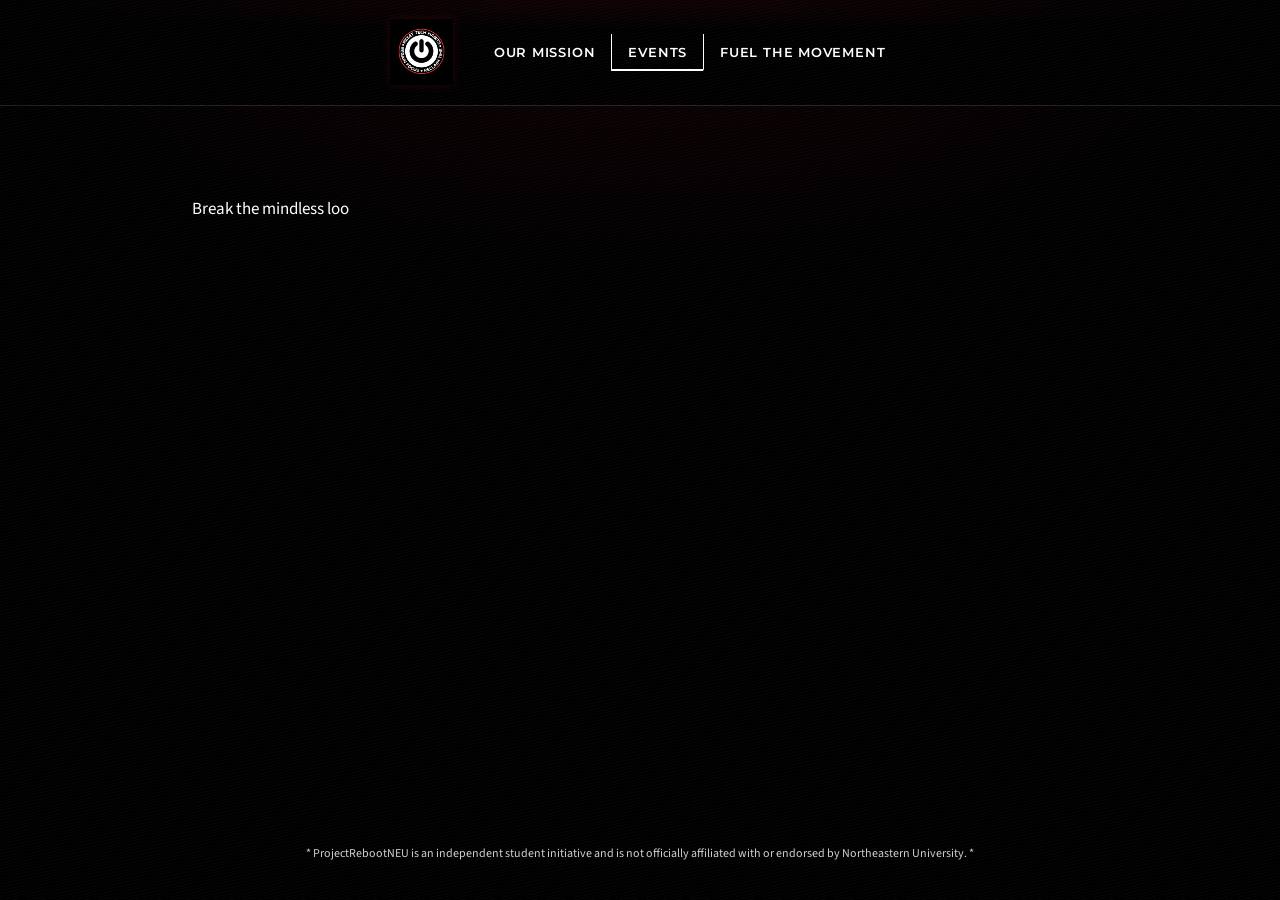
==== events.html @ c497f353 "Build multi-page reboot experience with typed storytelling. Split the site into mission, events, and" ====
<!DOCTYPE html>
<html lang="en">
  <head>
    <meta charset="utf-8" />
    <meta name="viewport" content="width=device-width, initial-scale=1" />
    <title>Events — ProjectRebootNEU</title>
    <meta
      name="description"
      content="ProjectRebootNEU — in-person events with no feeds, no notifications."
    />
    <link rel="preconnect" href="https://fonts.googleapis.com" />
    <link rel="preconnect" href="https://fonts.gstatic.com" crossorigin />
    <link
      href="https://fonts.googleapis.com/css2?family=Montserrat:wght@600;700&family=Source+Sans+3:ital,wght@0,400;0,600;0,700;1,400&display=swap"
      rel="stylesheet"
    />
    <link rel="stylesheet" href="styles.css" />
  </head>
  <body>
    <a class="skip-link" href="#content">Skip to content</a>

    <nav class="site-nav" aria-label="Site sections">
      <div class="site-nav-inner wrap">
        <div class="site-nav-logo" aria-hidden="true">
          <img src="logo.png" width="120" height="120" decoding="async" alt="" />
        </div>
        <a class="site-nav-link" href="the-mission.html">Our Mission</a>
        <a class="site-nav-link" href="events.html" aria-current="page">Events</a>
        <a class="site-nav-link" href="fuel-the-movement.html">Fuel the Movement</a>
      </div>
    </nav>

    <main id="content" class="subpage-main events-page-main wrap">
      <p class="events-intro mission-tone">
        Break the mindless loop. Make real connection.
      </p>
      <h2 class="event-title">
        <a
          href="https://docs.google.com/forms/d/e/1FAIpQLSdcpg05tMID0-cQ5RAubQHf190PSKb0CsXMEzDgK-Iiuh-JRQ/viewform?usp=publish-editor"
          target="_blank"
          rel="noopener noreferrer"
          >Blind Dating</a
        >
      </h2>
      <p class="event-brief mission-tone">
        Get matched with someone based on your personality and interests.<br />
        Go through &quot;36 questions to fall in love&quot; with them.<br />
        Applications open until <strong>4/8/26</strong>.
      </p>

      <section
        class="join-block join-block--on-events join-await-reveal"
        id="signup"
        aria-labelledby="interest-heading"
      >
        <div class="join-header-row">
          <h2 id="interest-heading" class="join-title">Stay Informed</h2>
        </div>
        <!-- Hook up Formspree, Netlify Forms, or your backend: set action + method -->
        <form
          id="interest-form"
          class="join-form"
          action="#"
          method="post"
          novalidate
        >
          <div class="join-email-row">
            <label class="visually-hidden" for="email-events">Email address</label>
            <input
              type="email"
              id="email-events"
              name="email"
              class="join-input"
              autocomplete="email"
              inputmode="email"
              placeholder="Email"
              required
            />
            <a
              class="join-instagram"
              href="https://www.instagram.com/projectrebootneu/"
              target="_blank"
              rel="noopener noreferrer"
              aria-label="ProjectRebootNEU on Instagram"
            >
              <svg
                class="join-instagram-icon"
                xmlns="http://www.w3.org/2000/svg"
                viewBox="0 0 24 24"
                aria-hidden="true"
                focusable="false"
              >
                <path
                  fill="currentColor"
                  d="M12 2.163c3.204 0 3.584.012 4.85.07 3.252.148 4.771 1.691 4.919 4.919.058 1.265.069 1.645.069 4.849 0 3.205-.012 3.584-.069 4.849-.149 3.225-1.664 4.771-4.919 4.919-1.266.058-1.644.07-4.85.07-3.204 0-3.584-.012-4.849-.07-3.26-.149-4.771-1.699-4.919-4.92-.058-1.265-.07-1.644-.07-4.849 0-3.204.013-3.583.07-4.849.149-3.227 1.664-4.771 4.919-4.919 1.266-.057 1.645-.069 4.849-.069zm0-2.163c-3.259 0-3.667.014-4.947.072-4.358.2-6.78 2.618-6.98 6.98-.059 1.281-.073 1.689-.073 4.948 0 3.259.014 3.668.072 4.948.2 4.358 2.618 6.78 6.98 6.98 1.281.058 1.689.072 4.948.072 3.259 0 3.668-.014 4.948-.072 4.354-.2 6.782-2.618 6.979-6.98.059-1.28.073-1.689.073-4.948 0-3.259-.014-3.667-.072-4.947-.196-4.354-2.617-6.78-6.979-6.98-1.281-.059-1.69-.073-4.949-.073zm0 5.838c-3.403 0-6.162 2.759-6.162 6.162s2.759 6.163 6.162 6.163 6.162-2.759 6.162-6.163c0-3.403-2.759-6.162-6.162-6.162zm0 10.162c-2.209 0-4-1.79-4-4 0-2.209 1.791-4 4-4s4 1.791 4 4c0 2.21-1.791 4-4 4zm6.406-11.845c-.796 0-1.441.645-1.441 1.44s.645 1.44 1.441 1.44c.795 0 1.439-.645 1.439-1.44s-.644-1.44-1.439-1.44z"
                />
              </svg>
            </a>
          </div>
          <p class="form-success" id="form-success" hidden role="status">
            Thanks—you’re on the list.
          </p>
        </form>
      </section>
    </main>

    <footer class="site-disclaimer">
      <div class="wrap disclaimer-inner">
        <p>
          * ProjectRebootNEU is an independent student initiative and is not
          officially affiliated with or endorsed by Northeastern University. *
        </p>
      </div>
    </footer>

    <script>
      (function () {
        var form = document.getElementById("interest-form");
        var email = document.getElementById("email-events");
        var success = document.getElementById("form-success");
        var intro = document.querySelector(".events-intro");
        var eventTitleLink = document.querySelector(".event-title a");
        var eventBrief = document.querySelector(".event-brief");
        var revealEls = document.querySelectorAll(".events-page-main .join-await-reveal");
        if (!form || !email || !intro || !eventTitleLink || !eventBrief) return;

        form.addEventListener("submit", function (e) {
          var rawAction = form.getAttribute("action");
          var isDemo =
            !rawAction || rawAction === "#" || rawAction.trim() === "";
          if (isDemo) {
            e.preventDefault();
            if (!email.checkValidity()) {
              email.reportValidity();
              return;
            }
            success.hidden = false;
            form.reset();
            email.focus();
          }
        });

        var reduced =
          window.matchMedia &&
          window.matchMedia("(prefers-reduced-motion: reduce)").matches;

        function revealBelow() {
          for (var i = 0; i < revealEls.length; i++) {
            revealEls[i].classList.add("join-await-reveal--shown");
          }
        }

        if (reduced) {
          intro.textContent =
            "Break the mindless loop. Make real connection.";
          eventTitleLink.textContent = "Blind Dating";
          eventBrief.innerHTML =
            'Get matched with someone based on your personality and interests.<br />' +
            'Go through &quot;36 questions to fall in love&quot; with them.<br />' +
            'Applications open until <strong>4/8/26</strong>.';
          revealBelow();
          return;
        }

        var introText = intro.innerText.replace(/\r/g, "");
        var titleText = eventTitleLink.innerText.replace(/\r/g, "");
        intro.innerHTML = "";
        eventTitleLink.innerHTML = "";
        eventBrief.innerHTML = "";
        var introNode = document.createTextNode("");
        var titleNode = document.createTextNode("");
        intro.appendChild(introNode);
        eventTitleLink.appendChild(titleNode);

        var MS_PER_CHAR = 60000 / (230 * 5);
        var PERIOD_EXTRA_MS = 170;
        var PERIOD_EXTRA_JITTER_MS = 105;
        var COMMA_EXTRA_MS = 48;
        var COMMA_EXTRA_JITTER_MS = 30;
        var introPos = 0;
        var titlePos = 0;

        var briefSegments = [
          {
            kind: "text",
            text: "Get matched with someone based on your personality and interests.",
          },
          { kind: "br" },
          {
            kind: "text",
            text: 'Go through "36 questions to fall in love" with them.',
          },
          { kind: "br" },
          { kind: "text", text: "Applications open until " },
          { kind: "strong", text: "4/8/26" },
          { kind: "text", text: "." },
        ];
        var briefSegIdx = 0;
        var briefSegPos = 0;
        var briefCurrentNode = null;

        function after(ms, fn) {
          window.setTimeout(fn, ms);
        }

        function charDelay(ch, idx, plain) {
          var delay = MS_PER_CHAR;
          if (ch === ",") {
            delay += COMMA_EXTRA_MS + Math.random() * COMMA_EXTRA_JITTER_MS;
          }
          if (ch === ".") {
            var next = plain.charAt(idx + 1);
            if (next === "" || next === " " || next === "\n") {
              delay += PERIOD_EXTRA_MS + Math.random() * PERIOD_EXTRA_JITTER_MS;
            }
          }
          return delay;
        }

        function typeBriefChar() {
          if (briefSegIdx >= briefSegments.length) {
            revealBelow();
            return;
          }
          var seg = briefSegments[briefSegIdx];
          if (briefSegPos >= seg.text.length) {
            briefSegIdx += 1;
            briefSegPos = 0;
            briefCurrentNode = null;
            startBriefSegment();
            return;
          }
          var ch = seg.text.charAt(briefSegPos);
          briefCurrentNode.textContent += ch;
          var idx = briefSegPos;
          briefSegPos += 1;
          after(charDelay(ch, idx, seg.text), typeBriefChar);
        }

        function startBriefSegment() {
          if (briefSegIdx >= briefSegments.length) {
            revealBelow();
            return;
          }
          var seg = briefSegments[briefSegIdx];
          if (seg.kind === "br") {
            eventBrief.appendChild(document.createElement("br"));
            briefSegIdx += 1;
            startBriefSegment();
            return;
          }
          if (seg.kind === "text") {
            briefCurrentNode = document.createTextNode("");
            eventBrief.appendChild(briefCurrentNode);
            typeBriefChar();
            return;
          }
          if (seg.kind === "strong") {
            var strongEl = document.createElement("strong");
            briefCurrentNode = document.createTextNode("");
            strongEl.appendChild(briefCurrentNode);
            eventBrief.appendChild(strongEl);
            typeBriefChar();
            return;
          }
        }

        function typeTitle() {
          if (titlePos >= titleText.length) {
            startBriefSegment();
            return;
          }
          var ch = titleText.charAt(titlePos);
          titleNode.textContent += ch;
          var idx = titlePos;
          titlePos += 1;
          after(charDelay(ch, idx, titleText), typeTitle);
        }

        function typeIntro() {
          if (introPos >= introText.length) {
            typeTitle();
            return;
          }
          var ch = introText.charAt(introPos);
          introNode.textContent += ch;
          var idx = introPos;
          introPos += 1;
          after(charDelay(ch, idx, introText), typeIntro);
        }

        typeIntro();
      })();
    </script>
  </body>
</html>
---- styles.css ----
/* Black field, white type; minimal join field */

:root {
  --nu-red: #c8102e;
  --bg: #000000;
  --text: #ffffff;
  --text-soft: #cfcfcf;
  --font-body: "Source Sans 3", system-ui, -apple-system, sans-serif;
  --font-display: "Montserrat", var(--font-body);
}

*,
*::before,
*::after {
  box-sizing: border-box;
}

html {
  scroll-behavior: smooth;
}

#main,
main {
  flex: 1;
}

body.redirect-fallback {
  justify-content: flex-start;
  align-items: stretch;
}

.redirect-fallback-main {
  flex: 1;
  display: flex;
  align-items: center;
  justify-content: center;
  text-align: center;
}

body.redirect-fallback .redirect-fallback-main p {
  margin: 0;
}

body.redirect-fallback a {
  color: var(--text);
  font-size: 1.125rem;
}

body {
  margin: 0;
  min-height: 100vh;
  display: flex;
  flex-direction: column;
  font-family: var(--font-body);
  font-size: 1.125rem;
  line-height: 1.6;
  color: var(--text);
  background-color: var(--bg);
  background-image: radial-gradient(
      ellipse 100% 60% at 50% 0%,
      rgba(200, 16, 46, 0.08) 0%,
      transparent 50%
    ),
    repeating-linear-gradient(
      -12deg,
      transparent,
      transparent 2px,
      rgba(255, 255, 255, 0.02) 2px,
      rgba(255, 255, 255, 0.02) 3px
    );
}

.skip-link {
  position: absolute;
  left: -9999px;
  top: 0;
  z-index: 100;
  padding: 0.75rem 1rem;
  background: var(--nu-red);
  color: var(--text);
  font-weight: 600;
  text-decoration: none;
}

.skip-link:focus {
  left: 0.5rem;
  top: 0.5rem;
}

/* Top nav — white links, vertical dividers */
.site-nav {
  position: sticky;
  top: 0;
  z-index: 50;
  padding: 0.95rem 0;
  border-bottom: 1px solid rgba(255, 255, 255, 0.12);
  background-color: var(--bg);
  background-image: radial-gradient(
      ellipse 100% 60% at 50% 0%,
      rgba(200, 16, 46, 0.08) 0%,
      transparent 50%
    ),
    repeating-linear-gradient(
      -12deg,
      transparent,
      transparent 2px,
      rgba(255, 255, 255, 0.02) 2px,
      rgba(255, 255, 255, 0.02) 3px
    );
}

.site-nav-inner {
  display: flex;
  flex-wrap: wrap;
  align-items: center;
  justify-content: center;
  gap: 0.1rem 0;
}

.site-nav-logo {
  display: flex;
  align-items: center;
  justify-content: center;
  margin-right: 0.5rem;
  padding: 0.25rem 1.05rem 0.25rem 0.7rem;
  line-height: 0;
}

.site-nav-logo img {
  width: clamp(3.1rem, 8vw, 3.95rem);
  height: auto;
  display: block;
  filter: drop-shadow(0 0 0.3rem rgba(200, 16, 46, 0.18));
}

.site-nav-inner a.site-nav-link {
  display: inline-block;
  padding: 0.5rem 1rem 0.4rem;
  font-family: var(--font-display);
  font-size: clamp(0.6875rem, 1.65vw, 0.8125rem);
  font-weight: 600;
  letter-spacing: 0.06em;
  text-transform: uppercase;
  text-decoration: none;
  color: var(--text);
  border-bottom: 2px solid transparent;
  transition: color 0.15s ease, opacity 0.15s ease, border-color 0.15s ease;
}

.site-nav-inner a.site-nav-link:hover,
.site-nav-inner a.site-nav-link:focus-visible {
  color: var(--text);
  opacity: 0.85;
}

.site-nav-inner a.site-nav-link:focus-visible {
  outline: 2px solid var(--text);
  outline-offset: 2px;
}

.site-nav-inner a.site-nav-link:not(:first-of-type) {
  border-left: 1px solid #ffffff;
}

.subpage-main {
  padding: 2.5rem 0 3rem;
  min-height: 50vh;
}

.subpage-main h1 {
  margin: 0 0 1rem;
  font-family: var(--font-display);
  font-size: clamp(1.25rem, 3.5vw, 1.75rem);
  font-weight: 700;
  letter-spacing: 0.04em;
  color: var(--text);
}

.subpage-main p {
  margin: 0;
  max-width: 42rem;
  color: var(--text-soft);
  font-size: 1.0625rem;
  line-height: 1.65;
}

.subpage-main a {
  color: var(--text);
  text-decoration: underline;
  text-underline-offset: 0.2em;
}

.subpage-main a:hover,
.subpage-main a:focus-visible {
  color: var(--text);
}

.subpage-main p + p {
  margin-top: 1rem;
}

.subpage-back {
  margin-top: 2rem;
}

.subpage-back a {
  color: var(--text-soft);
  text-decoration: none;
  font-size: 0.9375rem;
  border-bottom: 1px solid rgba(255, 255, 255, 0.25);
  transition: color 0.15s ease, border-color 0.15s ease;
}

.subpage-back a:hover,
.subpage-back a:focus-visible {
  color: var(--text);
  border-bottom-color: rgba(255, 255, 255, 0.55);
}

.site-nav-inner a.site-nav-link[aria-current="page"] {
  color: var(--text);
  border-bottom-color: #ffffff;
  cursor: default;
  opacity: 1;
}

.site-nav-inner a.site-nav-link[aria-current="page"]:hover,
.site-nav-inner a.site-nav-link[aria-current="page"]:focus-visible {
  opacity: 1;
}

.wrap {
  width: min(56rem, calc(100% - 1.75rem));
  margin-inline: auto;
}

.red-finish {
  color: var(--nu-red);
  font-weight: 700;
}

.visually-hidden {
  position: absolute;
  width: 1px;
  height: 1px;
  padding: 0;
  margin: -1px;
  overflow: hidden;
  clip: rect(0, 0, 0, 0);
  white-space: nowrap;
  border: 0;
}

.mission-brand {
  font-family: var(--font-display);
  font-weight: 700;
  letter-spacing: 0.04em;
  color: var(--text);
}

/* Mission */
.mission-block {
  padding: 1.35rem 0 2.5rem;
  border-top: none;
}

.mission-body {
  margin: 0;
}

.mission-body > .mission-line:first-child {
  margin-top: 2lh;
}

.mission-line,
.mission-pivot {
  margin: 0 0 0.65rem;
  font-weight: 400;
  color: var(--text);
  font-size: clamp(0.9375rem, 2.15vw, 1.0625rem);
  line-height: 1.5;
  letter-spacing: 0;
}

.mission-body .mission-brand {
  font-size: inherit;
}

.mission-body .mission-line:last-child {
  margin-bottom: 0;
}

.mission-pivot {
  margin: 0.85rem 0 1.1rem;
}

.mission-break {
  margin-top: 1.15rem;
}

.mission-outro {
  margin-top: 1.35rem;
}

/* Join — minimal */
.join-block {
  padding: 2.5rem 0 3rem;
  border-top: 1px solid rgba(255, 255, 255, 0.12);
}

.events-page-main .events-intro {
  margin-bottom: 1.75rem;
  margin-top: 2lh;
}

.events-page-main .mission-tone {
  max-width: 42rem;
  color: var(--text);
  font-family: var(--font-body);
  font-size: clamp(0.9375rem, 2.15vw, 1.0625rem);
  font-weight: 400;
  line-height: 1.5;
  letter-spacing: 0;
}

.events-page-main .event-title {
  margin: 0.25rem 0 0.55rem;
  font-family: var(--font-display);
  font-size: clamp(1.25rem, 3.5vw, 1.75rem);
  font-weight: 700;
  letter-spacing: 0.02em;
}

.events-page-main .event-title a {
  color: var(--text);
  text-decoration: none;
  border-bottom: 2px solid rgba(255, 255, 255, 0.45);
  transition: border-color 0.15s ease, opacity 0.15s ease;
}

.events-page-main .event-title a:hover,
.events-page-main .event-title a:focus-visible {
  border-bottom-color: #ffffff;
  opacity: 0.9;
}

.events-page-main .event-description {
  margin-bottom: 0;
}

.events-page-main .event-brief {
  margin-top: 0.25rem;
  margin-bottom: 0;
}

.events-page-main .event-brief strong {
  font-weight: 700;
  color: var(--text);
}

.fuel-page-main .fuel-intro {
  margin-top: 2lh;
  margin-bottom: 0;
}

.fuel-page-main .mission-tone {
  max-width: 42rem;
  color: var(--text);
  font-family: var(--font-body);
  font-size: clamp(0.9375rem, 2.15vw, 1.0625rem);
  font-weight: 400;
  line-height: 1.5;
  letter-spacing: 0;
}

.fuel-page-main .fuel-intro a {
  color: var(--text);
  text-decoration: underline;
  text-underline-offset: 0.2em;
}

.join-block--on-events {
  padding-left: 0;
  padding-right: 0;
  margin-top: 2.2rem;
}

.join-block--mission {
  margin-top: 0.5rem;
}

.join-block.join-await-reveal {
  opacity: 0;
  visibility: hidden;
  filter: blur(10px);
  transform: translateY(0.5rem);
  pointer-events: none;
}

.join-block.join-await-reveal.join-await-reveal--shown {
  opacity: 1;
  visibility: visible;
  filter: blur(0);
  transform: translateY(0);
  pointer-events: auto;
  transition:
    opacity 0.55s ease,
    filter 0.55s ease,
    transform 0.55s ease;
}

.site-disclaimer {
  margin-top: auto;
  padding: 0 0 2.25rem;
}

.disclaimer-inner {
  text-align: center;
}

.disclaimer-inner p {
  margin: 0;
  font-size: 0.75rem;
  line-height: 1.55;
  color: var(--text-soft);
}

.join-header-row {
  display: flex;
  flex-wrap: wrap;
  align-items: center;
  justify-content: space-between;
  gap: 0.75rem 1.25rem;
  margin-bottom: 1rem;
}

.join-title {
  margin: 0;
  font-family: var(--font-body);
  font-size: 0.8125rem;
  font-weight: 400;
  letter-spacing: 0.22em;
  text-transform: uppercase;
  color: var(--text-soft);
}

.join-instagram {
  display: flex;
  align-items: center;
  justify-content: center;
  flex-shrink: 0;
  min-width: 3.5rem;
  min-height: 3.5rem;
  padding: 0.65rem;
  color: var(--text);
  line-height: 0;
  border-radius: 0.5rem;
  transition: color 0.15s ease, opacity 0.15s ease, transform 0.15s ease,
    background-color 0.15s ease;
}

.join-instagram:hover,
.join-instagram:focus-visible {
  color: var(--text);
  opacity: 1;
  background-color: rgba(255, 255, 255, 0.08);
  transform: scale(1.04);
}

.join-instagram:focus-visible {
  outline: 2px solid var(--text);
  outline-offset: 2px;
}

.join-instagram-icon {
  display: block;
  width: clamp(2.5rem, 9vw, 3.375rem);
  height: clamp(2.5rem, 9vw, 3.375rem);
}

.join-form {
  margin: 0;
  display: flex;
  flex-direction: column;
  gap: 0;
}

.join-email-row {
  display: flex;
  flex-direction: row;
  align-items: center;
  flex-wrap: nowrap;
  gap: 0.7rem;
  width: 100%;
}

.join-input {
  flex: 0 1 clamp(14rem, 42vw, 22rem);
  min-width: 12rem;
  display: block;
  padding: 0.9rem 1rem;
  font-family: inherit;
  font-size: 1rem;
  color: #000000;
  background: #ffffff;
  border: 1px solid #ffffff;
  border-radius: 0;
  outline: none;
  transition: box-shadow 0.15s ease;
}

.join-input::placeholder {
  color: #666666;
}

.join-input:focus {
  box-shadow: 0 0 0 2px rgba(255, 255, 255, 0.35);
}

@media (max-width: 560px) {
  .join-email-row {
    flex-wrap: wrap;
  }

  .join-input {
    flex: 1 1 100%;
    min-width: 0;
  }
}

.form-success {
  margin: 0.75rem 0 0;
  padding: 0;
  font-size: 0.9375rem;
  font-weight: 400;
  color: var(--text-soft);
}
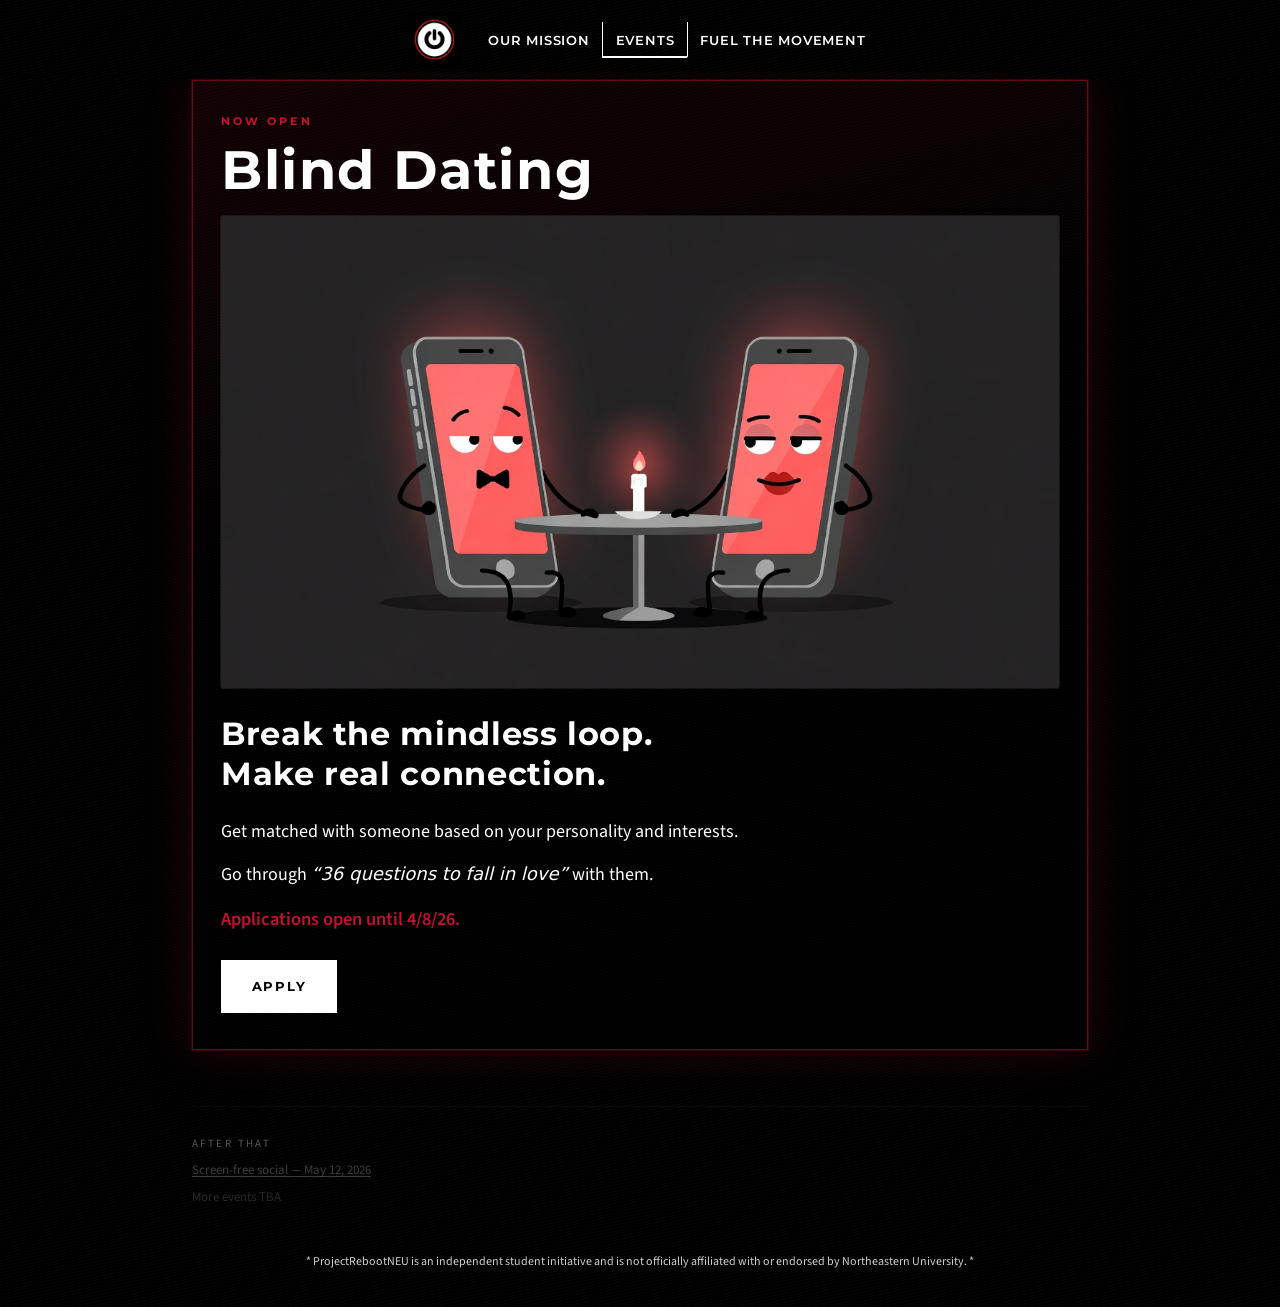
==== commit 4a33ef4a: "Events featured layout, assets folder, nav scroll hide, Instagram in join form Made-with: Cursor" ====
--- a/events.html
+++ b/events.html
@@ -15,93 +15,79 @@
       rel="stylesheet"
     />
     <link rel="stylesheet" href="styles.css" />
+    <script src="nav-scroll.js" defer></script>
   </head>
   <body>
-    <a class="skip-link" href="#content">Skip to content</a>
-
     <nav class="site-nav" aria-label="Site sections">
       <div class="site-nav-inner wrap">
-        <div class="site-nav-logo" aria-hidden="true">
-          <img src="logo.png" width="120" height="120" decoding="async" alt="" />
+        <div class="site-nav-primary">
+          <a class="site-nav-logo" href="the-mission.html" aria-label="ProjectRebootNEU — Our Mission">
+            <img src="assets/logo_minimal.png" width="120" height="120" decoding="async" alt="" />
+          </a>
+          <div class="site-nav-links" role="presentation">
+            <a class="site-nav-link" href="the-mission.html">Our Mission</a>
+            <a class="site-nav-link" href="events.html" aria-current="page">Events</a>
+            <a class="site-nav-link" href="fuel-the-movement.html">Fuel the Movement</a>
+          </div>
         </div>
-        <a class="site-nav-link" href="the-mission.html">Our Mission</a>
-        <a class="site-nav-link" href="events.html" aria-current="page">Events</a>
-        <a class="site-nav-link" href="fuel-the-movement.html">Fuel the Movement</a>
       </div>
     </nav>
 
-    <main id="content" class="subpage-main events-page-main wrap">
-      <p class="events-intro mission-tone">
-        Break the mindless loop. Make real connection.
-      </p>
-      <h2 class="event-title">
+    <main id="content" class="events-page">
+      <article class="events-featured wrap">
+        <p class="events-featured__eyebrow">Now open</p>
+        <h1 class="events-featured__title">Blind Dating</h1>
+        <div class="events-featured__media">
+          <img
+            src="assets/event_thumbnails/blind_date.png"
+            width="1200"
+            height="675"
+            class="events-featured__img"
+            decoding="async"
+            alt=""
+          />
+        </div>
+        <p class="events-featured__tagline">
+          Break the mindless loop.<br />
+          Make real connection.
+        </p>
+        <div class="events-featured__body">
+          <p>Get matched with someone based on your personality and interests.</p>
+          <p>
+            Go through <span class="events-featured__quote">“36 questions to fall in love”</span> with
+            them.
+          </p>
+          <p class="events-featured__deadline">
+            Applications open until
+            <time datetime="2026-04-08">4/8/26</time>.
+          </p>
+        </div>
         <a
+          class="events-featured__cta"
           href="https://docs.google.com/forms/d/e/1FAIpQLSdcpg05tMID0-cQ5RAubQHf190PSKb0CsXMEzDgK-Iiuh-JRQ/viewform?usp=publish-editor"
           target="_blank"
           rel="noopener noreferrer"
-          >Blind Dating</a
         >
-      </h2>
-      <p class="event-brief mission-tone">
-        Get matched with someone based on your personality and interests.<br />
-        Go through &quot;36 questions to fall in love&quot; with them.<br />
-        Applications open until <strong>4/8/26</strong>.
-      </p>
+          Apply
+        </a>
+      </article>
 
-      <section
-        class="join-block join-block--on-events join-await-reveal"
-        id="signup"
-        aria-labelledby="interest-heading"
-      >
-        <div class="join-header-row">
-          <h2 id="interest-heading" class="join-title">Stay Informed</h2>
-        </div>
-        <!-- Hook up Formspree, Netlify Forms, or your backend: set action + method -->
-        <form
-          id="interest-form"
-          class="join-form"
-          action="#"
-          method="post"
-          novalidate
-        >
-          <div class="join-email-row">
-            <label class="visually-hidden" for="email-events">Email address</label>
-            <input
-              type="email"
-              id="email-events"
-              name="email"
-              class="join-input"
-              autocomplete="email"
-              inputmode="email"
-              placeholder="Email"
-              required
-            />
+      <aside class="events-later wrap" aria-label="Other upcoming">
+        <h2 class="events-later__heading">After that</h2>
+        <ul class="events-later__list">
+          <li>
             <a
-              class="join-instagram"
+              class="events-later__link"
               href="https://www.instagram.com/projectrebootneu/"
               target="_blank"
               rel="noopener noreferrer"
-              aria-label="ProjectRebootNEU on Instagram"
             >
-              <svg
-                class="join-instagram-icon"
-                xmlns="http://www.w3.org/2000/svg"
-                viewBox="0 0 24 24"
-                aria-hidden="true"
-                focusable="false"
-              >
-                <path
-                  fill="currentColor"
-                  d="M12 2.163c3.204 0 3.584.012 4.85.07 3.252.148 4.771 1.691 4.919 4.919.058 1.265.069 1.645.069 4.849 0 3.205-.012 3.584-.069 4.849-.149 3.225-1.664 4.771-4.919 4.919-1.266.058-1.644.07-4.85.07-3.204 0-3.584-.012-4.849-.07-3.26-.149-4.771-1.699-4.919-4.92-.058-1.265-.07-1.644-.07-4.849 0-3.204.013-3.583.07-4.849.149-3.227 1.664-4.771 4.919-4.919 1.266-.057 1.645-.069 4.849-.069zm0-2.163c-3.259 0-3.667.014-4.947.072-4.358.2-6.78 2.618-6.98 6.98-.059 1.281-.073 1.689-.073 4.948 0 3.259.014 3.668.072 4.948.2 4.358 2.618 6.78 6.98 6.98 1.281.058 1.689.072 4.948.072 3.259 0 3.668-.014 4.948-.072 4.354-.2 6.782-2.618 6.979-6.98.059-1.28.073-1.689.073-4.948 0-3.259-.014-3.667-.072-4.947-.196-4.354-2.617-6.78-6.979-6.98-1.281-.059-1.69-.073-4.949-.073zm0 5.838c-3.403 0-6.162 2.759-6.162 6.162s2.759 6.163 6.162 6.163 6.162-2.759 6.162-6.163c0-3.403-2.759-6.162-6.162-6.162zm0 10.162c-2.209 0-4-1.79-4-4 0-2.209 1.791-4 4-4s4 1.791 4 4c0 2.21-1.791 4-4 4zm6.406-11.845c-.796 0-1.441.645-1.441 1.44s.645 1.44 1.441 1.44c.795 0 1.439-.645 1.439-1.44s-.644-1.44-1.439-1.44z"
-                />
-              </svg>
+              Screen-free social — May 12, 2026
             </a>
-          </div>
-          <p class="form-success" id="form-success" hidden role="status">
-            Thanks—you’re on the list.
-          </p>
-        </form>
-      </section>
+          </li>
+          <li><span class="events-later__muted">More events TBA</span></li>
+        </ul>
+      </aside>
     </main>
 
     <footer class="site-disclaimer">
@@ -112,185 +98,5 @@
         </p>
       </div>
     </footer>
-
-    <script>
-      (function () {
-        var form = document.getElementById("interest-form");
-        var email = document.getElementById("email-events");
-        var success = document.getElementById("form-success");
-        var intro = document.querySelector(".events-intro");
-        var eventTitleLink = document.querySelector(".event-title a");
-        var eventBrief = document.querySelector(".event-brief");
-        var revealEls = document.querySelectorAll(".events-page-main .join-await-reveal");
-        if (!form || !email || !intro || !eventTitleLink || !eventBrief) return;
-
-        form.addEventListener("submit", function (e) {
-          var rawAction = form.getAttribute("action");
-          var isDemo =
-            !rawAction || rawAction === "#" || rawAction.trim() === "";
-          if (isDemo) {
-            e.preventDefault();
-            if (!email.checkValidity()) {
-              email.reportValidity();
-              return;
-            }
-            success.hidden = false;
-            form.reset();
-            email.focus();
-          }
-        });
-
-        var reduced =
-          window.matchMedia &&
-          window.matchMedia("(prefers-reduced-motion: reduce)").matches;
-
-        function revealBelow() {
-          for (var i = 0; i < revealEls.length; i++) {
-            revealEls[i].classList.add("join-await-reveal--shown");
-          }
-        }
-
-        if (reduced) {
-          intro.textContent =
-            "Break the mindless loop. Make real connection.";
-          eventTitleLink.textContent = "Blind Dating";
-          eventBrief.innerHTML =
-            'Get matched with someone based on your personality and interests.<br />' +
-            'Go through &quot;36 questions to fall in love&quot; with them.<br />' +
-            'Applications open until <strong>4/8/26</strong>.';
-          revealBelow();
-          return;
-        }
-
-        var introText = intro.innerText.replace(/\r/g, "");
-        var titleText = eventTitleLink.innerText.replace(/\r/g, "");
-        intro.innerHTML = "";
-        eventTitleLink.innerHTML = "";
-        eventBrief.innerHTML = "";
-        var introNode = document.createTextNode("");
-        var titleNode = document.createTextNode("");
-        intro.appendChild(introNode);
-        eventTitleLink.appendChild(titleNode);
-
-        var MS_PER_CHAR = 60000 / (230 * 5);
-        var PERIOD_EXTRA_MS = 170;
-        var PERIOD_EXTRA_JITTER_MS = 105;
-        var COMMA_EXTRA_MS = 48;
-        var COMMA_EXTRA_JITTER_MS = 30;
-        var introPos = 0;
-        var titlePos = 0;
-
-        var briefSegments = [
-          {
-            kind: "text",
-            text: "Get matched with someone based on your personality and interests.",
-          },
-          { kind: "br" },
-          {
-            kind: "text",
-            text: 'Go through "36 questions to fall in love" with them.',
-          },
-          { kind: "br" },
-          { kind: "text", text: "Applications open until " },
-          { kind: "strong", text: "4/8/26" },
-          { kind: "text", text: "." },
-        ];
-        var briefSegIdx = 0;
-        var briefSegPos = 0;
-        var briefCurrentNode = null;
-
-        function after(ms, fn) {
-          window.setTimeout(fn, ms);
-        }
-
-        function charDelay(ch, idx, plain) {
-          var delay = MS_PER_CHAR;
-          if (ch === ",") {
-            delay += COMMA_EXTRA_MS + Math.random() * COMMA_EXTRA_JITTER_MS;
-          }
-          if (ch === ".") {
-            var next = plain.charAt(idx + 1);
-            if (next === "" || next === " " || next === "\n") {
-              delay += PERIOD_EXTRA_MS + Math.random() * PERIOD_EXTRA_JITTER_MS;
-            }
-          }
-          return delay;
-        }
-
-        function typeBriefChar() {
-          if (briefSegIdx >= briefSegments.length) {
-            revealBelow();
-            return;
-          }
-          var seg = briefSegments[briefSegIdx];
-          if (briefSegPos >= seg.text.length) {
-            briefSegIdx += 1;
-            briefSegPos = 0;
-            briefCurrentNode = null;
-            startBriefSegment();
-            return;
-          }
-          var ch = seg.text.charAt(briefSegPos);
-          briefCurrentNode.textContent += ch;
-          var idx = briefSegPos;
-          briefSegPos += 1;
-          after(charDelay(ch, idx, seg.text), typeBriefChar);
-        }
-
-        function startBriefSegment() {
-          if (briefSegIdx >= briefSegments.length) {
-            revealBelow();
-            return;
-          }
-          var seg = briefSegments[briefSegIdx];
-          if (seg.kind === "br") {
-            eventBrief.appendChild(document.createElement("br"));
-            briefSegIdx += 1;
-            startBriefSegment();
-            return;
-          }
-          if (seg.kind === "text") {
-            briefCurrentNode = document.createTextNode("");
-            eventBrief.appendChild(briefCurrentNode);
-            typeBriefChar();
-            return;
-          }
-          if (seg.kind === "strong") {
-            var strongEl = document.createElement("strong");
-            briefCurrentNode = document.createTextNode("");
-            strongEl.appendChild(briefCurrentNode);
-            eventBrief.appendChild(strongEl);
-            typeBriefChar();
-            return;
-          }
-        }
-
-        function typeTitle() {
-          if (titlePos >= titleText.length) {
-            startBriefSegment();
-            return;
-          }
-          var ch = titleText.charAt(titlePos);
-          titleNode.textContent += ch;
-          var idx = titlePos;
-          titlePos += 1;
-          after(charDelay(ch, idx, titleText), typeTitle);
-        }
-
-        function typeIntro() {
-          if (introPos >= introText.length) {
-            typeTitle();
-            return;
-          }
-          var ch = introText.charAt(introPos);
-          introNode.textContent += ch;
-          var idx = introPos;
-          introPos += 1;
-          after(charDelay(ch, idx, introText), typeIntro);
-        }
-
-        typeIntro();
-      })();
-    </script>
   </body>
 </html>
--- a/styles.css
+++ b/styles.css
@@ -7,6 +7,8 @@
   --text-soft: #cfcfcf;
   --font-body: "Source Sans 3", system-ui, -apple-system, sans-serif;
   --font-display: "Montserrat", var(--font-body);
+  /* Fallback until nav-scroll.js measures the bar */
+  --site-nav-h: 4.75rem;
 }
 
 *,
@@ -56,57 +58,40 @@
   line-height: 1.6;
   color: var(--text);
   background-color: var(--bg);
-  background-image: radial-gradient(
-      ellipse 100% 60% at 50% 0%,
-      rgba(200, 16, 46, 0.08) 0%,
-      transparent 50%
-    ),
-    repeating-linear-gradient(
-      -12deg,
-      transparent,
-      transparent 2px,
-      rgba(255, 255, 255, 0.02) 2px,
-      rgba(255, 255, 255, 0.02) 3px
-    );
-}
-
-.skip-link {
-  position: absolute;
-  left: -9999px;
+  background-image: repeating-linear-gradient(
+    -12deg,
+    transparent,
+    transparent 2px,
+    rgba(255, 255, 255, 0.02) 2px,
+    rgba(255, 255, 255, 0.02) 3px
+  );
+}
+
+/* Top nav — fixed bar; scroll hide uses `top` (not transform) so mission intro blur/transform still works */
+.site-nav {
+  position: fixed;
   top: 0;
-  z-index: 100;
-  padding: 0.75rem 1rem;
-  background: var(--nu-red);
-  color: var(--text);
-  font-weight: 600;
-  text-decoration: none;
-}
-
-.skip-link:focus {
-  left: 0.5rem;
-  top: 0.5rem;
-}
-
-/* Top nav — white links, vertical dividers */
-.site-nav {
-  position: sticky;
-  top: 0;
+  left: 0;
+  right: 0;
   z-index: 50;
-  padding: 0.95rem 0;
-  border-bottom: 1px solid rgba(255, 255, 255, 0.12);
+  padding: max(0.65rem, env(safe-area-inset-top, 0px)) 0 0.55rem;
+  transition: top 0.28s cubic-bezier(0.4, 0, 0.2, 1);
   background-color: var(--bg);
-  background-image: radial-gradient(
-      ellipse 100% 60% at 50% 0%,
-      rgba(200, 16, 46, 0.08) 0%,
-      transparent 50%
-    ),
-    repeating-linear-gradient(
-      -12deg,
-      transparent,
-      transparent 2px,
-      rgba(255, 255, 255, 0.02) 2px,
-      rgba(255, 255, 255, 0.02) 3px
-    );
+  background-image: repeating-linear-gradient(
+    -12deg,
+    transparent,
+    transparent 2px,
+    rgba(255, 255, 255, 0.02) 2px,
+    rgba(255, 255, 255, 0.02) 3px
+  );
+}
+
+.site-nav.site-nav--scroll-hidden {
+  top: calc(-1 * var(--site-nav-h));
+}
+
+body:not(.mission-first) > main {
+  padding-top: var(--site-nav-h);
 }
 
 .site-nav-inner {
@@ -114,37 +99,74 @@
   flex-wrap: wrap;
   align-items: center;
   justify-content: center;
-  gap: 0.1rem 0;
-}
-
-.site-nav-logo {
-  display: flex;
+  gap: 0.5rem 0.85rem;
+}
+
+.site-nav-primary {
+  display: flex;
+  flex-wrap: wrap;
   align-items: center;
   justify-content: center;
-  margin-right: 0.5rem;
-  padding: 0.25rem 1.05rem 0.25rem 0.7rem;
+  gap: 0.35rem 0.55rem;
+  flex: 0 1 auto;
+  min-width: 0;
+}
+
+.site-nav-links {
+  display: flex;
+  flex-wrap: wrap;
+  align-items: center;
+  justify-content: center;
+  gap: 0;
+}
+
+.site-nav-logo {
+  display: flex;
+  align-items: center;
+  justify-content: center;
+  flex-shrink: 0;
+  padding: 0.12rem 0.35rem;
   line-height: 0;
+  text-decoration: none;
+  color: inherit;
+  transition: opacity 0.15s ease;
+}
+
+.site-nav-logo:hover,
+.site-nav-logo:focus-visible {
+  opacity: 0.88;
+}
+
+.site-nav-logo:focus-visible {
+  outline: 1px solid rgba(255, 255, 255, 0.35);
+  outline-offset: 2px;
 }
 
 .site-nav-logo img {
-  width: clamp(3.1rem, 8vw, 3.95rem);
+  width: clamp(2.5rem, 6.25vw, 3.35rem);
   height: auto;
   display: block;
-  filter: drop-shadow(0 0 0.3rem rgba(200, 16, 46, 0.18));
 }
 
 .site-nav-inner a.site-nav-link {
   display: inline-block;
-  padding: 0.5rem 1rem 0.4rem;
+  padding: 0.45rem 0.78rem 0.38rem;
   font-family: var(--font-display);
-  font-size: clamp(0.6875rem, 1.65vw, 0.8125rem);
+  font-size: clamp(0.6875rem, 1.85vw, 0.8125rem);
   font-weight: 600;
   letter-spacing: 0.06em;
   text-transform: uppercase;
   text-decoration: none;
   color: var(--text);
+  border: none;
+  background: none;
+  border-radius: 0;
   border-bottom: 2px solid transparent;
   transition: color 0.15s ease, opacity 0.15s ease, border-color 0.15s ease;
+}
+
+.site-nav-links a.site-nav-link + a.site-nav-link {
+  border-left: 1px solid #ffffff;
 }
 
 .site-nav-inner a.site-nav-link:hover,
@@ -158,12 +180,54 @@
   outline-offset: 2px;
 }
 
-.site-nav-inner a.site-nav-link:not(:first-of-type) {
-  border-left: 1px solid #ffffff;
+@media (max-width: 520px) {
+  .site-nav-inner {
+    gap: 0.45rem 0.55rem;
+  }
+
+  .site-nav-primary {
+    flex: 1 1 100%;
+    min-width: 0;
+    justify-content: center;
+  }
+}
+
+/* “skip” under the active line, left-aligned; moves down when the next line starts */
+.mission-skip-typing {
+  flex-shrink: 0;
+  align-self: flex-start;
+  margin: 0;
+  padding: 0;
+  font: inherit;
+  font-family: var(--font-body);
+  font-size: 0.6875rem;
+  font-weight: 500;
+  letter-spacing: 0.12em;
+  line-height: 1.4;
+  color: rgba(255, 255, 255, 0.36);
+  text-decoration: none;
+  border: none;
+  background: none;
+  cursor: pointer;
+  transition: color 0.15s ease;
+}
+
+.mission-skip-typing:hover,
+.mission-skip-typing:focus-visible {
+  color: rgba(255, 255, 255, 0.62);
+}
+
+.mission-skip-typing:focus-visible {
+  outline: 1px solid rgba(255, 255, 255, 0.35);
+  outline-offset: 2px;
+}
+
+.mission-skip-typing[hidden] {
+  display: none !important;
 }
 
 .subpage-main {
-  padding: 2.5rem 0 3rem;
+  padding: 1.1rem 0 3rem;
   min-height: 50vh;
 }
 
@@ -227,6 +291,32 @@
 .site-nav-inner a.site-nav-link[aria-current="page"]:hover,
 .site-nav-inner a.site-nav-link[aria-current="page"]:focus-visible {
   opacity: 1;
+}
+
+/* Mission landing: tight gap under fixed nav once it appears */
+.mission-first:not(.mission-nav-revealed) main#main {
+  padding-top: 0.35rem;
+}
+
+.mission-first.mission-nav-revealed main#main {
+  padding-top: calc(var(--site-nav-h) + 0.35rem);
+  transition: padding-top 1s ease;
+}
+
+@media (prefers-reduced-motion: reduce) {
+  .mission-first:not(.mission-nav-revealed) main#main,
+  .mission-first.mission-nav-revealed main#main {
+    padding-top: calc(var(--site-nav-h) + 0.35rem);
+    transition: none;
+  }
+
+  .site-nav {
+    transition: none;
+  }
+
+  .site-nav.site-nav--scroll-hidden {
+    top: 0;
+  }
 }
 
 .wrap {
@@ -260,7 +350,7 @@
 
 /* Mission */
 .mission-block {
-  padding: 1.35rem 0 2.5rem;
+  padding: 0.35rem 0 2.25rem;
   border-top: none;
 }
 
@@ -268,13 +358,35 @@
   margin: 0;
 }
 
-.mission-body > .mission-line:first-child {
-  margin-top: 2lh;
-}
-
-.mission-line,
-.mission-pivot {
+.mission-line-row {
+  display: flex;
+  flex-direction: column;
+  align-items: flex-start;
+  gap: 0.2rem;
   margin: 0 0 0.65rem;
+}
+
+.mission-body > .mission-line-row:last-child {
+  margin-bottom: 0;
+}
+
+.mission-line-row:has(.mission-pivot) {
+  margin-top: 0.85rem;
+  margin-bottom: 1.1rem;
+}
+
+.mission-line-row:has(.mission-break) {
+  margin-top: 1.15rem;
+}
+
+.mission-line-row:has(.mission-outro) {
+  margin-top: 1.35rem;
+}
+
+.mission-line-row > p {
+  width: 100%;
+  max-width: 100%;
+  margin: 0;
   font-weight: 400;
   color: var(--text);
   font-size: clamp(0.9375rem, 2.15vw, 1.0625rem);
@@ -282,24 +394,12 @@
   letter-spacing: 0;
 }
 
+.mission-body > .mission-line-row:first-child > p {
+  margin-top: 2lh;
+}
+
 .mission-body .mission-brand {
   font-size: inherit;
-}
-
-.mission-body .mission-line:last-child {
-  margin-bottom: 0;
-}
-
-.mission-pivot {
-  margin: 0.85rem 0 1.1rem;
-}
-
-.mission-break {
-  margin-top: 1.15rem;
-}
-
-.mission-outro {
-  margin-top: 1.35rem;
 }
 
 /* Join — minimal */
@@ -308,12 +408,212 @@
   border-top: 1px solid rgba(255, 255, 255, 0.12);
 }
 
-.events-page-main .events-intro {
-  margin-bottom: 1.75rem;
+/* Events — one featured event; everything else is intentionally quiet */
+.events-page {
+  flex: 1;
+  min-height: 0;
+  width: 100%;
+  max-width: none;
+  margin-inline: 0;
+  box-sizing: border-box;
+  padding-top: clamp(0.85rem, 2.5vw, 1.35rem);
+  padding-bottom: 2.75rem;
+  padding-left: max(
+    clamp(1.25rem, 4vw, 2rem),
+    env(safe-area-inset-left, 0px)
+  );
+  padding-right: max(
+    clamp(1.25rem, 4vw, 2rem),
+    env(safe-area-inset-right, 0px)
+  );
+}
+
+.events-featured {
+  margin: 0 auto;
+  padding: clamp(1.35rem, 3.5vw, 2rem) clamp(1.1rem, 3vw, 1.75rem)
+    clamp(1.5rem, 3.5vw, 2.25rem);
+  border: 1px solid rgba(200, 16, 46, 0.5);
+  box-shadow:
+    0 0 0 1px rgba(200, 16, 46, 0.2),
+    0 0 3rem rgba(200, 16, 46, 0.18),
+    0 1.25rem 3rem rgba(0, 0, 0, 0.45);
+  background: linear-gradient(
+    165deg,
+    rgba(200, 16, 46, 0.09) 0%,
+    rgba(0, 0, 0, 0.35) 42%,
+    rgba(0, 0, 0, 0.55) 100%
+  );
+}
+
+.events-featured__eyebrow {
+  margin: 0 0 0.65rem;
+  font-family: var(--font-display);
+  font-size: 0.6875rem;
+  font-weight: 700;
+  letter-spacing: 0.28em;
+  text-transform: uppercase;
+  color: var(--nu-red);
+}
+
+.events-featured__tagline {
+  margin: 0 0 clamp(1.1rem, 3vw, 1.5rem);
+  font-family: var(--font-display);
+  font-size: clamp(1.2rem, 4.2vw, 2rem);
+  font-weight: 700;
+  line-height: 1.25;
+  letter-spacing: 0.02em;
+  color: var(--text);
+  max-width: 22em;
+}
+
+.events-featured__media {
+  margin: 0 0 clamp(1.15rem, 3vw, 1.65rem);
+  border-radius: 2px;
+  overflow: hidden;
+  background: #111;
+  outline: 1px solid rgba(255, 255, 255, 0.08);
+}
+
+.events-featured__img {
+  display: block;
+  width: 100%;
+  height: auto;
+  aspect-ratio: 16 / 9;
+  object-fit: cover;
+  object-position: center;
+}
+
+.events-featured__title {
+  margin: 0 0 clamp(0.85rem, 2vw, 1.1rem);
+  font-family: var(--font-display);
+  font-size: clamp(2rem, 7vw, 3.35rem);
+  font-weight: 700;
+  line-height: 1.08;
+  letter-spacing: 0.03em;
+  color: var(--text);
+}
+
+.events-featured__body {
+  max-width: 38rem;
+  margin: 0 0 clamp(1.25rem, 3vw, 1.65rem);
+  font-family: var(--font-body);
+  font-size: clamp(1rem, 2.4vw, 1.125rem);
+  font-weight: 400;
+  line-height: 1.55;
+  color: var(--text);
+}
+
+.events-featured__body p {
+  margin: 0 0 0.85rem;
+}
+
+.events-featured__body p:last-child {
+  margin-bottom: 0;
+}
+
+.events-featured__quote {
+  font-style: italic;
+}
+
+.events-featured__deadline {
+  margin-top: 1rem !important;
+  font-weight: 600;
+  font-size: clamp(1.02rem, 2.5vw, 1.15rem);
+  color: var(--nu-red);
+}
+
+.events-featured__cta {
+  display: inline-block;
+  padding: 0.95rem 1.85rem;
+  font-family: var(--font-display);
+  font-size: 0.8125rem;
+  font-weight: 700;
+  letter-spacing: 0.14em;
+  text-transform: uppercase;
+  text-decoration: none;
+  color: #000000;
+  background: #ffffff;
+  border: 1px solid #ffffff;
+  transition: box-shadow 0.15s ease, transform 0.15s ease, opacity 0.15s ease;
+}
+
+.events-featured__cta:hover,
+.events-featured__cta:focus-visible {
+  box-shadow: 0 0 0 2px rgba(200, 16, 46, 0.55);
+  transform: translateY(-1px);
+}
+
+.events-featured__cta:focus-visible {
+  outline: 2px solid var(--text);
+  outline-offset: 3px;
+}
+
+.events-later {
+  margin-top: clamp(2.25rem, 6vw, 3.5rem);
+  padding-top: clamp(1.25rem, 3vw, 1.75rem);
+  border-top: 1px solid rgba(255, 255, 255, 0.08);
+  opacity: 0.42;
+  transition: opacity 0.2s ease;
+}
+
+.events-later:hover {
+  opacity: 0.62;
+}
+
+.events-later__heading {
+  margin: 0 0 0.5rem;
+  font-family: var(--font-body);
+  font-size: 0.6875rem;
+  font-weight: 400;
+  letter-spacing: 0.22em;
+  text-transform: uppercase;
+  color: var(--text-soft);
+}
+
+.events-later__list {
+  margin: 0;
+  padding: 0;
+  list-style: none;
+  font-size: 0.8125rem;
+  line-height: 1.65;
+  color: var(--text-soft);
+}
+
+.events-later__list li {
+  margin: 0 0 0.35rem;
+}
+
+.events-later__list li:last-child {
+  margin-bottom: 0;
+}
+
+.events-later__link {
+  color: rgba(255, 255, 255, 0.55);
+  text-decoration: underline;
+  text-underline-offset: 0.18em;
+  transition: color 0.15s ease;
+}
+
+.events-later__link:hover,
+.events-later__link:focus-visible {
+  color: rgba(255, 255, 255, 0.85);
+}
+
+.events-later__link:focus-visible {
+  outline: 1px solid rgba(255, 255, 255, 0.4);
+  outline-offset: 2px;
+}
+
+.events-later__muted {
+  color: rgba(255, 255, 255, 0.35);
+}
+
+.fuel-page-main .fuel-intro {
   margin-top: 2lh;
-}
-
-.events-page-main .mission-tone {
+  margin-bottom: 0;
+}
+
+.fuel-page-main .mission-tone {
   max-width: 42rem;
   color: var(--text);
   font-family: var(--font-body);
@@ -323,90 +623,56 @@
   letter-spacing: 0;
 }
 
-.events-page-main .event-title {
-  margin: 0.25rem 0 0.55rem;
-  font-family: var(--font-display);
-  font-size: clamp(1.25rem, 3.5vw, 1.75rem);
-  font-weight: 700;
-  letter-spacing: 0.02em;
-}
-
-.events-page-main .event-title a {
-  color: var(--text);
-  text-decoration: none;
-  border-bottom: 2px solid rgba(255, 255, 255, 0.45);
-  transition: border-color 0.15s ease, opacity 0.15s ease;
-}
-
-.events-page-main .event-title a:hover,
-.events-page-main .event-title a:focus-visible {
-  border-bottom-color: #ffffff;
-  opacity: 0.9;
-}
-
-.events-page-main .event-description {
-  margin-bottom: 0;
-}
-
-.events-page-main .event-brief {
-  margin-top: 0.25rem;
-  margin-bottom: 0;
-}
-
-.events-page-main .event-brief strong {
-  font-weight: 700;
-  color: var(--text);
-}
-
-.fuel-page-main .fuel-intro {
-  margin-top: 2lh;
-  margin-bottom: 0;
-}
-
-.fuel-page-main .mission-tone {
-  max-width: 42rem;
-  color: var(--text);
-  font-family: var(--font-body);
-  font-size: clamp(0.9375rem, 2.15vw, 1.0625rem);
-  font-weight: 400;
-  line-height: 1.5;
-  letter-spacing: 0;
-}
-
 .fuel-page-main .fuel-intro a {
   color: var(--text);
   text-decoration: underline;
   text-underline-offset: 0.2em;
 }
 
-.join-block--on-events {
-  padding-left: 0;
-  padding-right: 0;
-  margin-top: 2.2rem;
-}
-
 .join-block--mission {
   margin-top: 0.5rem;
 }
 
-.join-block.join-await-reveal {
+.join-block.join-await-reveal,
+.site-nav.join-await-reveal {
   opacity: 0;
   visibility: hidden;
-  filter: blur(10px);
-  transform: translateY(0.5rem);
+  filter: blur(14px);
+  transform: translateY(0.65rem);
   pointer-events: none;
 }
 
-.join-block.join-await-reveal.join-await-reveal--shown {
+.join-block.join-await-reveal.join-await-reveal--shown,
+.site-nav.join-await-reveal.join-await-reveal--shown {
   opacity: 1;
   visibility: visible;
   filter: blur(0);
   transform: translateY(0);
   pointer-events: auto;
   transition:
-    opacity 0.55s ease,
-    filter 0.55s ease,
-    transform 0.55s ease;
+    opacity 1s ease,
+    filter 1s ease,
+    transform 1s ease,
+    top 0.28s cubic-bezier(0.4, 0, 0.2, 1);
+}
+
+@media (prefers-reduced-motion: reduce) {
+  .join-block.join-await-reveal,
+  .site-nav.join-await-reveal {
+    opacity: 1;
+    visibility: visible;
+    filter: none;
+    transform: none;
+    pointer-events: auto;
+  }
+
+  .join-block.join-await-reveal.join-await-reveal--shown,
+  .site-nav.join-await-reveal.join-await-reveal--shown {
+    transition:
+      opacity 1s ease,
+      filter 1s ease,
+      transform 1s ease;
+  }
 }
 
 .site-disclaimer {
@@ -435,7 +701,7 @@
 }
 
 .join-title {
-  margin: 0;
+  margin: 0 0 1rem;
   font-family: var(--font-body);
   font-size: 0.8125rem;
   font-weight: 400;
@@ -444,6 +710,18 @@
   color: var(--text-soft);
 }
 
+.join-header-row .join-title {
+  margin: 0;
+}
+
+.join-logo {
+  width: clamp(4rem, 14vw, 6.25rem);
+  height: auto;
+  flex-shrink: 0;
+  display: block;
+  filter: drop-shadow(0 0 0.3rem rgba(200, 16, 46, 0.15));
+}
+
 .join-instagram {
   display: flex;
   align-items: center;
@@ -489,14 +767,24 @@
   display: flex;
   flex-direction: row;
   align-items: center;
-  flex-wrap: nowrap;
-  gap: 0.7rem;
+  flex-wrap: wrap;
+  gap: 0.85rem 1rem;
   width: 100%;
 }
 
+/* Email + Instagram share one row; input is 1fr so it shrinks by the icon column */
+.join-email-field-group {
+  display: grid;
+  grid-template-columns: 1fr auto;
+  align-items: stretch;
+  gap: 0.45rem;
+  flex: 1;
+  min-width: 0;
+}
+
 .join-input {
-  flex: 0 1 clamp(14rem, 42vw, 22rem);
-  min-width: 12rem;
+  flex: 1;
+  min-width: 0;
   display: block;
   padding: 0.9rem 1rem;
   font-family: inherit;
@@ -517,14 +805,50 @@
   box-shadow: 0 0 0 2px rgba(255, 255, 255, 0.35);
 }
 
+.join-instagram--field-end {
+  box-sizing: border-box;
+  display: flex;
+  align-items: center;
+  justify-content: center;
+  height: 100%;
+  width: auto;
+  aspect-ratio: 1;
+  min-width: 0;
+  min-height: 0;
+  padding: 0;
+  border-radius: 0;
+  color: #000000;
+  background-color: #ffffff;
+  border: 1px solid #ffffff;
+  line-height: 0;
+  transition: box-shadow 0.15s ease, opacity 0.15s ease, transform 0.15s ease;
+}
+
+.join-instagram--field-end .join-instagram-icon {
+  width: clamp(1.35rem, 4.5vw, 1.55rem);
+  height: clamp(1.35rem, 4.5vw, 1.55rem);
+}
+
+.join-instagram--field-end:hover,
+.join-instagram--field-end:focus-visible {
+  opacity: 1;
+  transform: scale(1.02);
+}
+
+.join-instagram--field-end:focus-visible {
+  outline: 2px solid var(--text);
+  outline-offset: 2px;
+  box-shadow: 0 0 0 2px rgba(255, 255, 255, 0.35);
+}
+
 @media (max-width: 560px) {
   .join-email-row {
     flex-wrap: wrap;
   }
 
-  .join-input {
+  .join-email-field-group {
     flex: 1 1 100%;
-    min-width: 0;
+    grid-template-columns: 1fr auto;
   }
 }
 
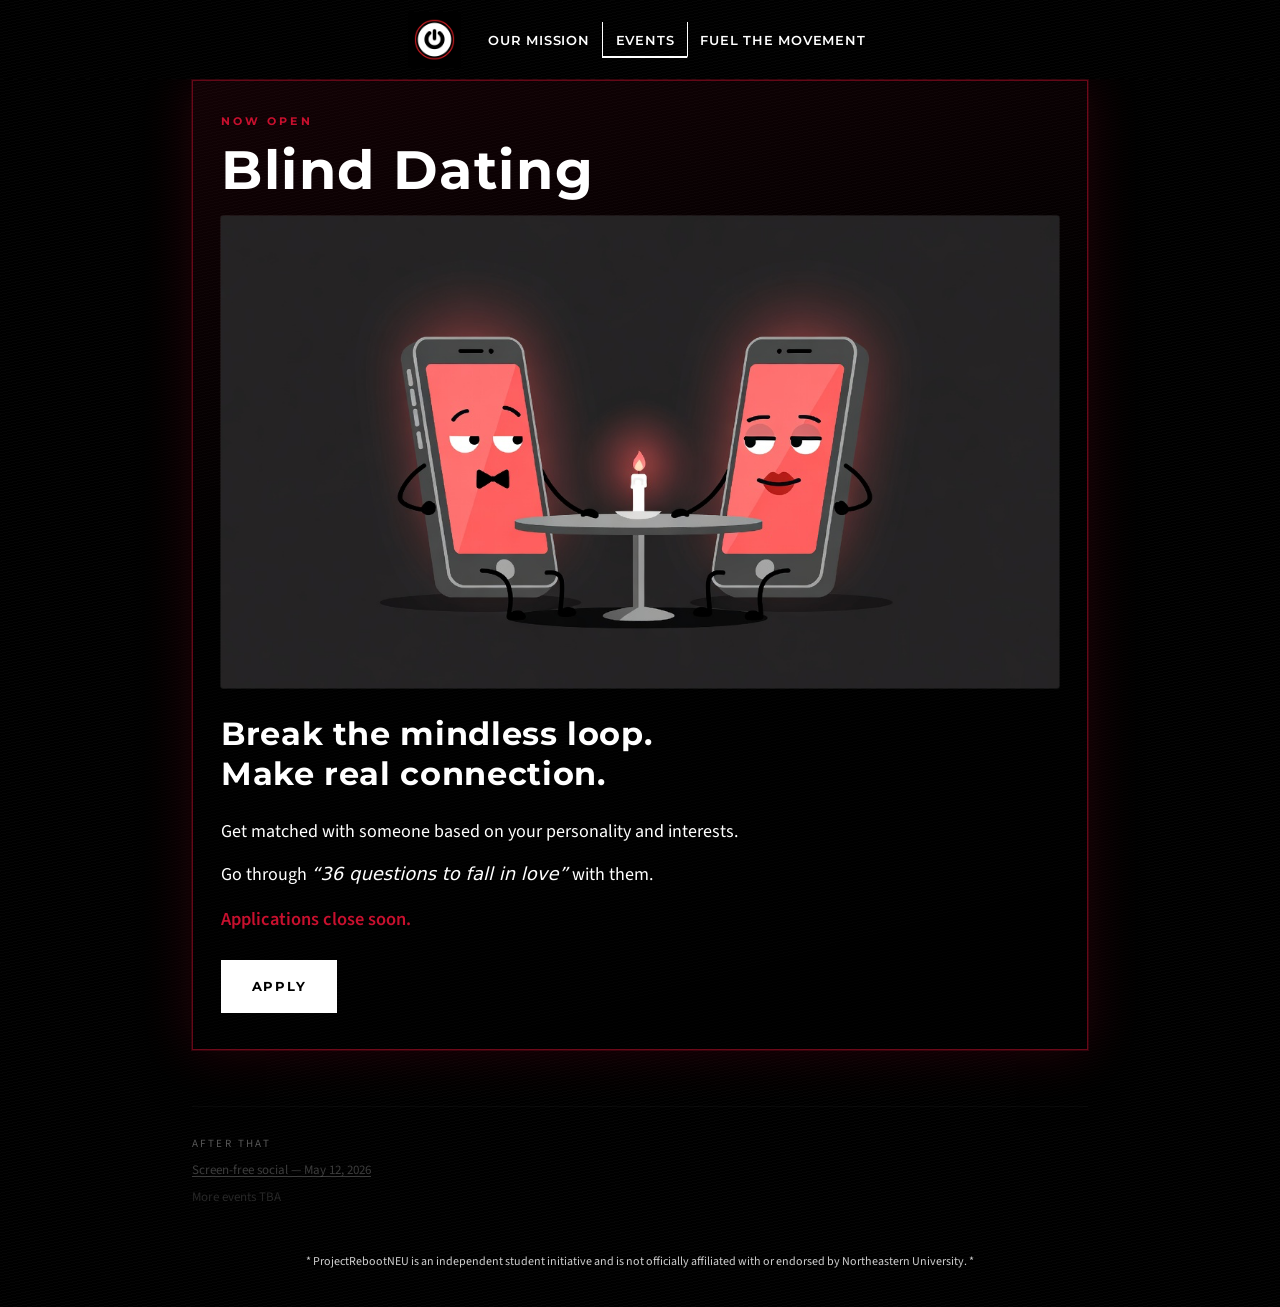
==== commit 06e650cc: "Events: applications close soon copy Made-with: Cursor" ====
--- a/events.html
+++ b/events.html
@@ -57,10 +57,7 @@
             Go through <span class="events-featured__quote">“36 questions to fall in love”</span> with
             them.
           </p>
-          <p class="events-featured__deadline">
-            Applications open until
-            <time datetime="2026-04-08">4/8/26</time>.
-          </p>
+          <p class="events-featured__deadline">Applications close soon.</p>
         </div>
         <a
           class="events-featured__cta"
--- a/styles.css
+++ b/styles.css
@@ -757,10 +757,25 @@
 }
 
 .join-form {
+  position: relative;
   margin: 0;
   display: flex;
   flex-direction: column;
   gap: 0;
+}
+
+.join-honeypot {
+  position: absolute;
+  width: 1px;
+  height: 1px;
+  padding: 0;
+  margin: -1px;
+  overflow: hidden;
+  clip: rect(0, 0, 0, 0);
+  white-space: nowrap;
+  border: 0;
+  opacity: 0;
+  pointer-events: none;
 }
 
 .join-email-row {
@@ -846,6 +861,10 @@
     flex-wrap: wrap;
   }
 
+  .join-email-row .join-logo {
+    display: none;
+  }
+
   .join-email-field-group {
     flex: 1 1 100%;
     grid-template-columns: 1fr auto;
@@ -859,3 +878,11 @@
   font-weight: 400;
   color: var(--text-soft);
 }
+
+.form-error {
+  margin: 0.75rem 0 0;
+  padding: 0;
+  font-size: 0.9375rem;
+  font-weight: 400;
+  color: var(--nu-red);
+}
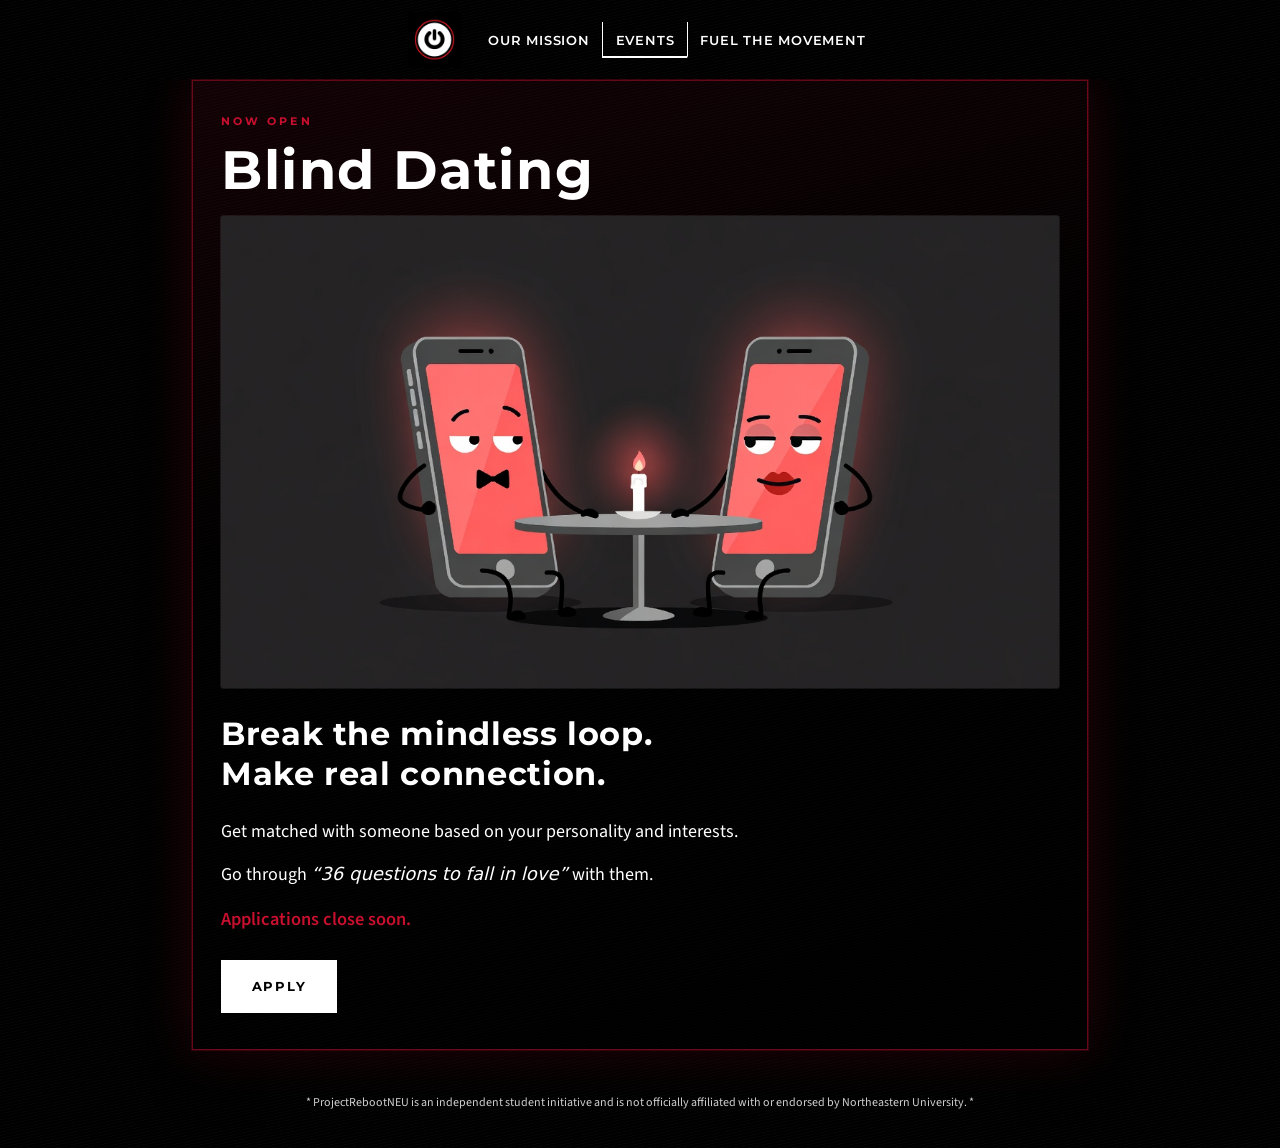
==== commit d8e0ff59: "Events: remove After that / screen-free social section Made-with: Cursor" ====
--- a/events.html
+++ b/events.html
@@ -68,23 +68,6 @@
           Apply
         </a>
       </article>
-
-      <aside class="events-later wrap" aria-label="Other upcoming">
-        <h2 class="events-later__heading">After that</h2>
-        <ul class="events-later__list">
-          <li>
-            <a
-              class="events-later__link"
-              href="https://www.instagram.com/projectrebootneu/"
-              target="_blank"
-              rel="noopener noreferrer"
-            >
-              Screen-free social — May 12, 2026
-            </a>
-          </li>
-          <li><span class="events-later__muted">More events TBA</span></li>
-        </ul>
-      </aside>
     </main>
 
     <footer class="site-disclaimer">
--- a/styles.css
+++ b/styles.css
@@ -548,66 +548,6 @@
   outline-offset: 3px;
 }
 
-.events-later {
-  margin-top: clamp(2.25rem, 6vw, 3.5rem);
-  padding-top: clamp(1.25rem, 3vw, 1.75rem);
-  border-top: 1px solid rgba(255, 255, 255, 0.08);
-  opacity: 0.42;
-  transition: opacity 0.2s ease;
-}
-
-.events-later:hover {
-  opacity: 0.62;
-}
-
-.events-later__heading {
-  margin: 0 0 0.5rem;
-  font-family: var(--font-body);
-  font-size: 0.6875rem;
-  font-weight: 400;
-  letter-spacing: 0.22em;
-  text-transform: uppercase;
-  color: var(--text-soft);
-}
-
-.events-later__list {
-  margin: 0;
-  padding: 0;
-  list-style: none;
-  font-size: 0.8125rem;
-  line-height: 1.65;
-  color: var(--text-soft);
-}
-
-.events-later__list li {
-  margin: 0 0 0.35rem;
-}
-
-.events-later__list li:last-child {
-  margin-bottom: 0;
-}
-
-.events-later__link {
-  color: rgba(255, 255, 255, 0.55);
-  text-decoration: underline;
-  text-underline-offset: 0.18em;
-  transition: color 0.15s ease;
-}
-
-.events-later__link:hover,
-.events-later__link:focus-visible {
-  color: rgba(255, 255, 255, 0.85);
-}
-
-.events-later__link:focus-visible {
-  outline: 1px solid rgba(255, 255, 255, 0.4);
-  outline-offset: 2px;
-}
-
-.events-later__muted {
-  color: rgba(255, 255, 255, 0.35);
-}
-
 .fuel-page-main .fuel-intro {
   margin-top: 2lh;
   margin-bottom: 0;
